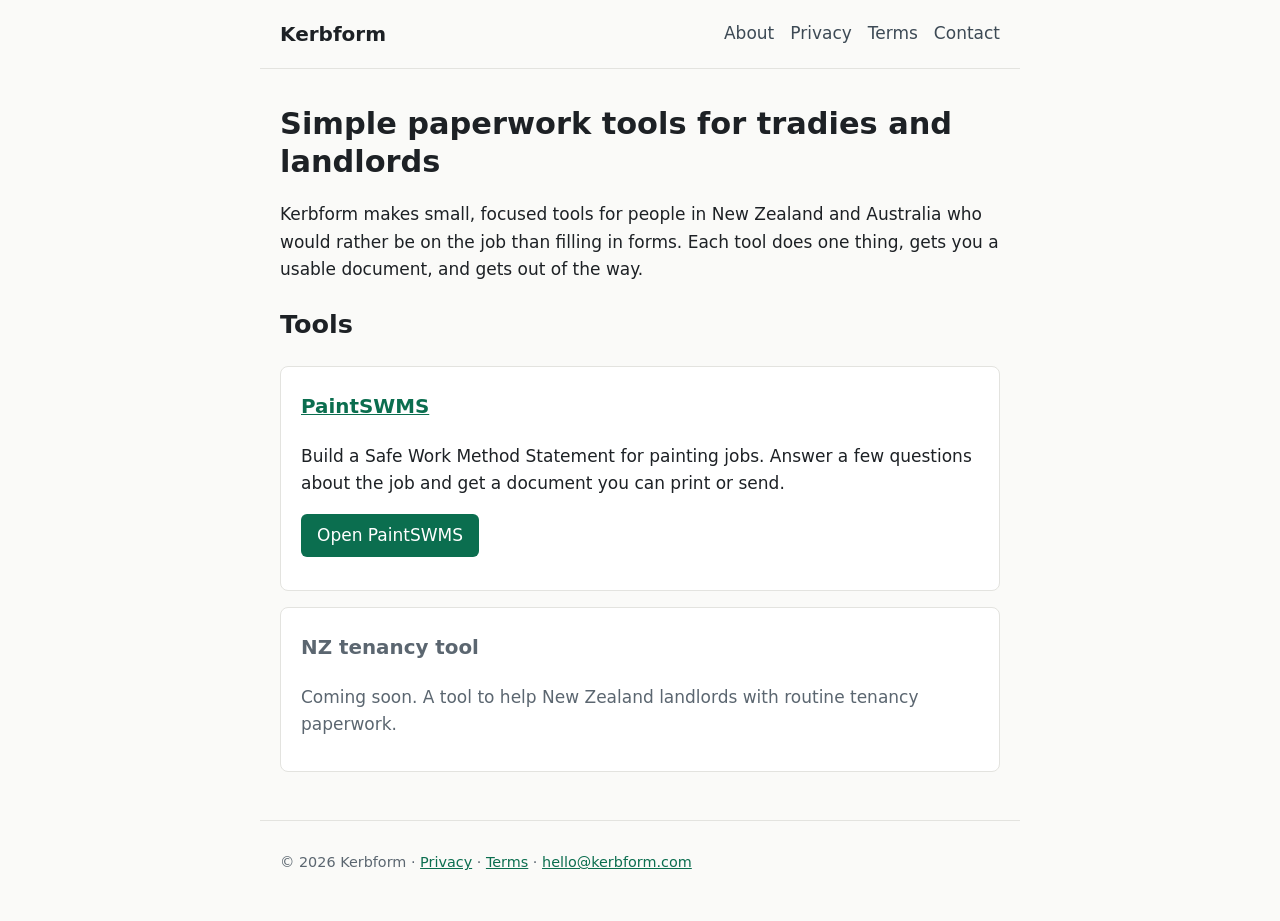
==== index.html @ 6fb5da53 "Kerbform home site" ====
<!doctype html><html lang="en"><head><meta charset="utf-8"><meta name="viewport" content="width=device-width,initial-scale=1"><title>Kerbform - paperwork tools for tradies and landlords</title><meta name="description" content="Simple paperwork tools for tradies and landlords in New Zealand and Australia."><link rel="stylesheet" href="/style.css"></head><body><header><a class="brand" href="/">Kerbform</a><nav><a href="/about.html">About</a><a href="/privacy.html">Privacy</a><a href="/terms.html">Terms</a><a href="/contact.html">Contact</a></nav></header><main>
<h1>Simple paperwork tools for tradies and landlords</h1><p>Kerbform makes small, focused tools for people in New Zealand and Australia who would rather be on the job than filling in forms. Each tool does one thing, gets you a usable document, and gets out of the way.</p>
<h2>Tools</h2>
<div class="card"><h3><a href="https://paintswms.kerbform.com">PaintSWMS</a></h3><p>Build a Safe Work Method Statement for painting jobs. Answer a few questions about the job and get a document you can print or send.</p><p><a class="btn" href="https://paintswms.kerbform.com">Open PaintSWMS</a></p></div>
<div class="card muted"><h3>NZ tenancy tool</h3><p>Coming soon. A tool to help New Zealand landlords with routine tenancy paperwork.</p></div>
</main><footer><p>&copy; 2026 Kerbform &middot; <a href="/privacy.html">Privacy</a> &middot; <a href="/terms.html">Terms</a> &middot; <a href="mailto:hello@kerbform.com">hello@kerbform.com</a></p></footer></body></html>
---- style.css ----
*{box-sizing:border-box}body{margin:0;font:17px/1.6 system-ui,-apple-system,Segoe UI,Roboto,sans-serif;color:#1d2125;background:#fafaf8}
header,main,footer{max-width:760px;margin:0 auto;padding:0 20px}header{display:flex;justify-content:space-between;align-items:center;flex-wrap:wrap;padding-top:18px;padding-bottom:18px;border-bottom:1px solid #e3e3df}
.brand{font-weight:700;font-size:1.25rem;color:#1d2125;text-decoration:none}nav a{margin-left:16px;color:#3d4a55;text-decoration:none}nav a:hover{text-decoration:underline}
h1{font-size:1.9rem;line-height:1.25;margin-top:36px}a{color:#0b6e4f}.card{background:#fff;border:1px solid #e3e3df;border-radius:8px;padding:4px 20px 16px;margin:16px 0}.muted{color:#5b6670}
.btn{display:inline-block;background:#0b6e4f;color:#fff;padding:8px 16px;border-radius:6px;text-decoration:none}footer{margin-top:48px;padding-top:16px;padding-bottom:32px;border-top:1px solid #e3e3df;font-size:.9rem;color:#5b6670}
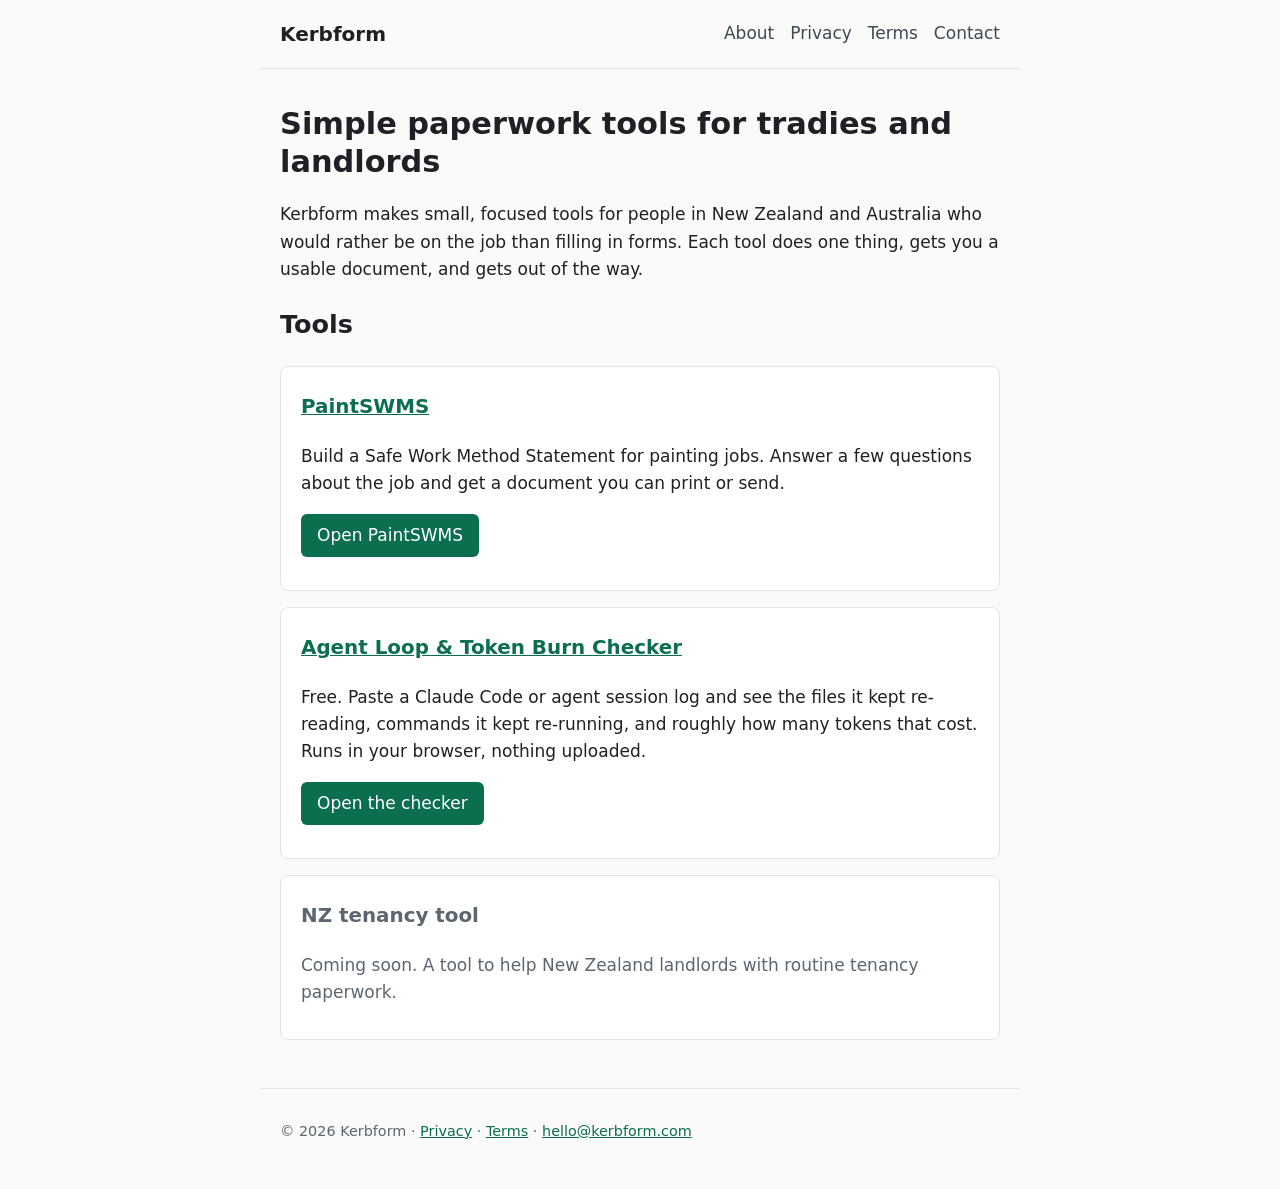
==== commit 534a5a2d: "Add free Agent Loop & Token Burn Checker at /tools/token-burn-checker/ (client-side only) + home lin" ====
--- a/index.html
+++ b/index.html
@@ -2,5 +2,6 @@
 <h1>Simple paperwork tools for tradies and landlords</h1><p>Kerbform makes small, focused tools for people in New Zealand and Australia who would rather be on the job than filling in forms. Each tool does one thing, gets you a usable document, and gets out of the way.</p>
 <h2>Tools</h2>
 <div class="card"><h3><a href="https://paintswms.kerbform.com">PaintSWMS</a></h3><p>Build a Safe Work Method Statement for painting jobs. Answer a few questions about the job and get a document you can print or send.</p><p><a class="btn" href="https://paintswms.kerbform.com">Open PaintSWMS</a></p></div>
+<div class="card"><h3><a href="/tools/token-burn-checker/">Agent Loop &amp; Token Burn Checker</a></h3><p>Free. Paste a Claude Code or agent session log and see the files it kept re-reading, commands it kept re-running, and roughly how many tokens that cost. Runs in your browser, nothing uploaded.</p><p><a class="btn" href="/tools/token-burn-checker/">Open the checker</a></p></div>
 <div class="card muted"><h3>NZ tenancy tool</h3><p>Coming soon. A tool to help New Zealand landlords with routine tenancy paperwork.</p></div>
 </main><footer><p>&copy; 2026 Kerbform &middot; <a href="/privacy.html">Privacy</a> &middot; <a href="/terms.html">Terms</a> &middot; <a href="mailto:hello@kerbform.com">hello@kerbform.com</a></p></footer></body></html>
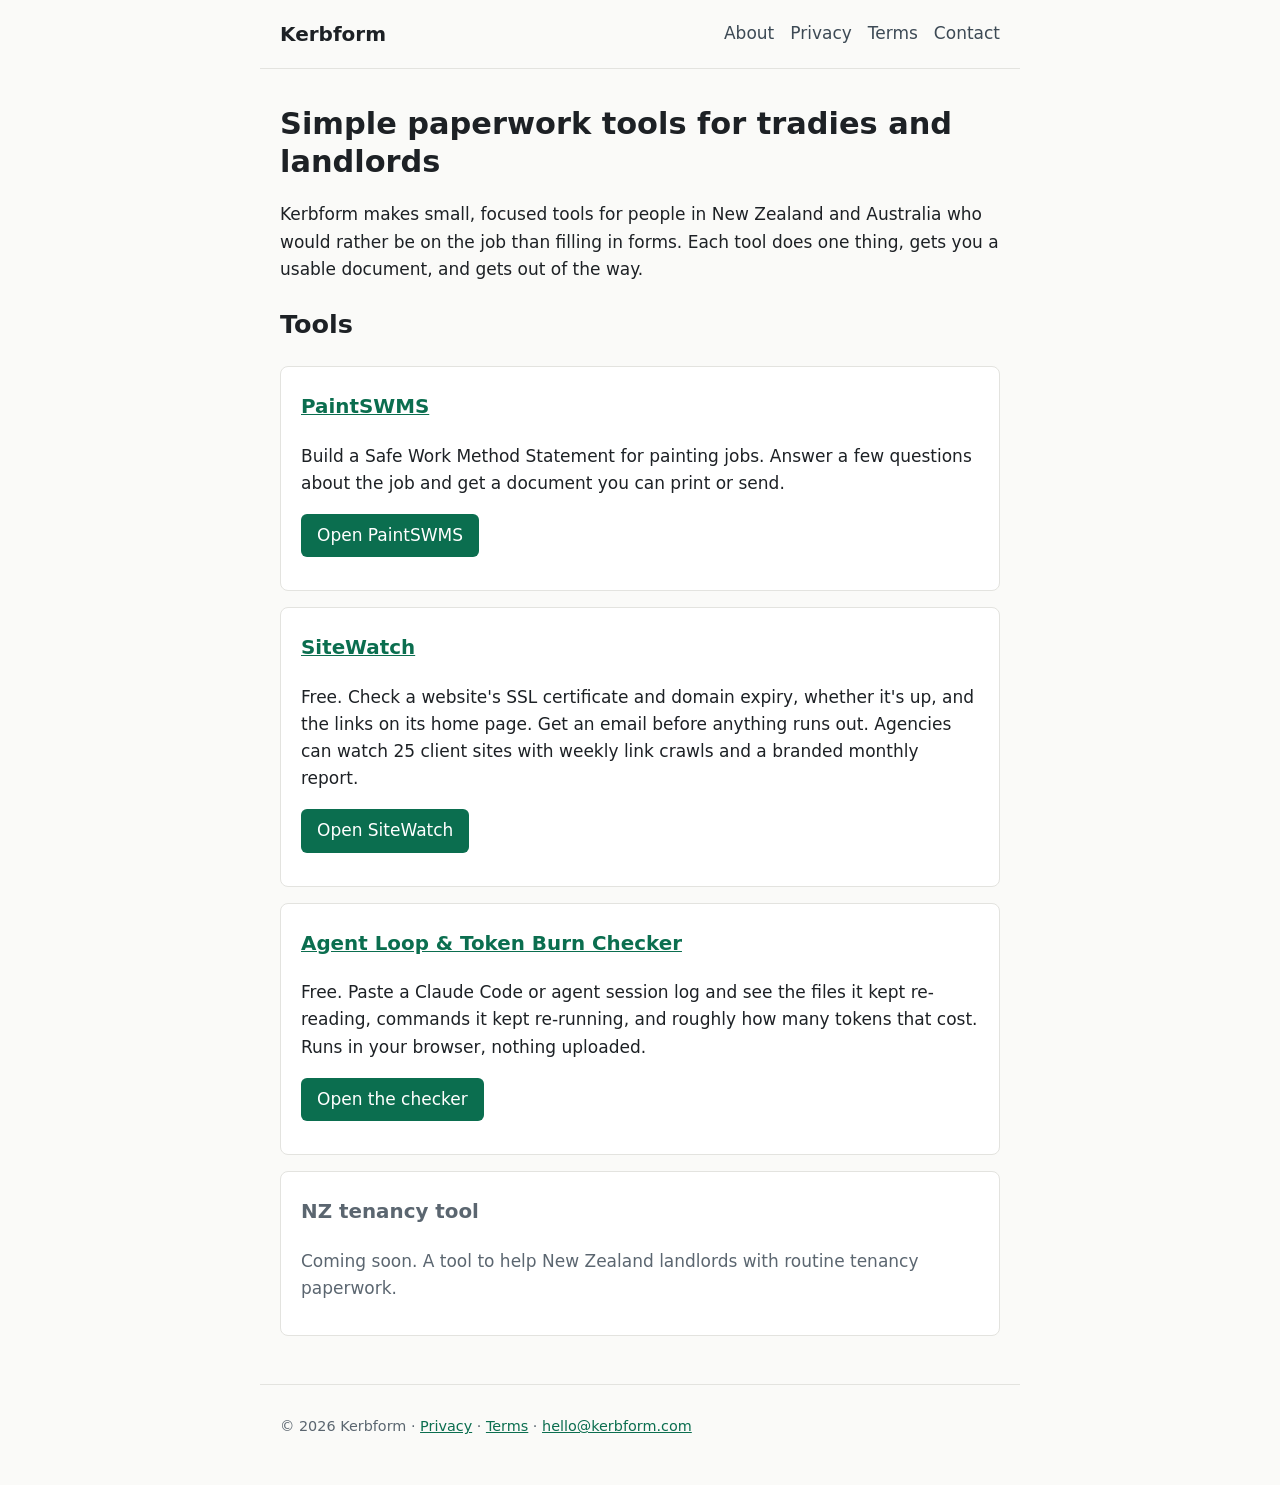
==== commit 4bcf4ea1: "Add SiteWatch to tools; privacy: watched domains, client names/logos, IP" ====
--- a/index.html
+++ b/index.html
@@ -2,6 +2,7 @@
 <h1>Simple paperwork tools for tradies and landlords</h1><p>Kerbform makes small, focused tools for people in New Zealand and Australia who would rather be on the job than filling in forms. Each tool does one thing, gets you a usable document, and gets out of the way.</p>
 <h2>Tools</h2>
 <div class="card"><h3><a href="https://paintswms.kerbform.com">PaintSWMS</a></h3><p>Build a Safe Work Method Statement for painting jobs. Answer a few questions about the job and get a document you can print or send.</p><p><a class="btn" href="https://paintswms.kerbform.com">Open PaintSWMS</a></p></div>
+<div class="card"><h3><a href="https://watch.kerbform.com">SiteWatch</a></h3><p>Free. Check a website's SSL certificate and domain expiry, whether it's up, and the links on its home page. Get an email before anything runs out. Agencies can watch 25 client sites with weekly link crawls and a branded monthly report.</p><p><a class="btn" href="https://watch.kerbform.com">Open SiteWatch</a></p></div>
 <div class="card"><h3><a href="/tools/token-burn-checker/">Agent Loop &amp; Token Burn Checker</a></h3><p>Free. Paste a Claude Code or agent session log and see the files it kept re-reading, commands it kept re-running, and roughly how many tokens that cost. Runs in your browser, nothing uploaded.</p><p><a class="btn" href="/tools/token-burn-checker/">Open the checker</a></p></div>
 <div class="card muted"><h3>NZ tenancy tool</h3><p>Coming soon. A tool to help New Zealand landlords with routine tenancy paperwork.</p></div>
 </main><footer><p>&copy; 2026 Kerbform &middot; <a href="/privacy.html">Privacy</a> &middot; <a href="/terms.html">Terms</a> &middot; <a href="mailto:hello@kerbform.com">hello@kerbform.com</a></p></footer></body></html>
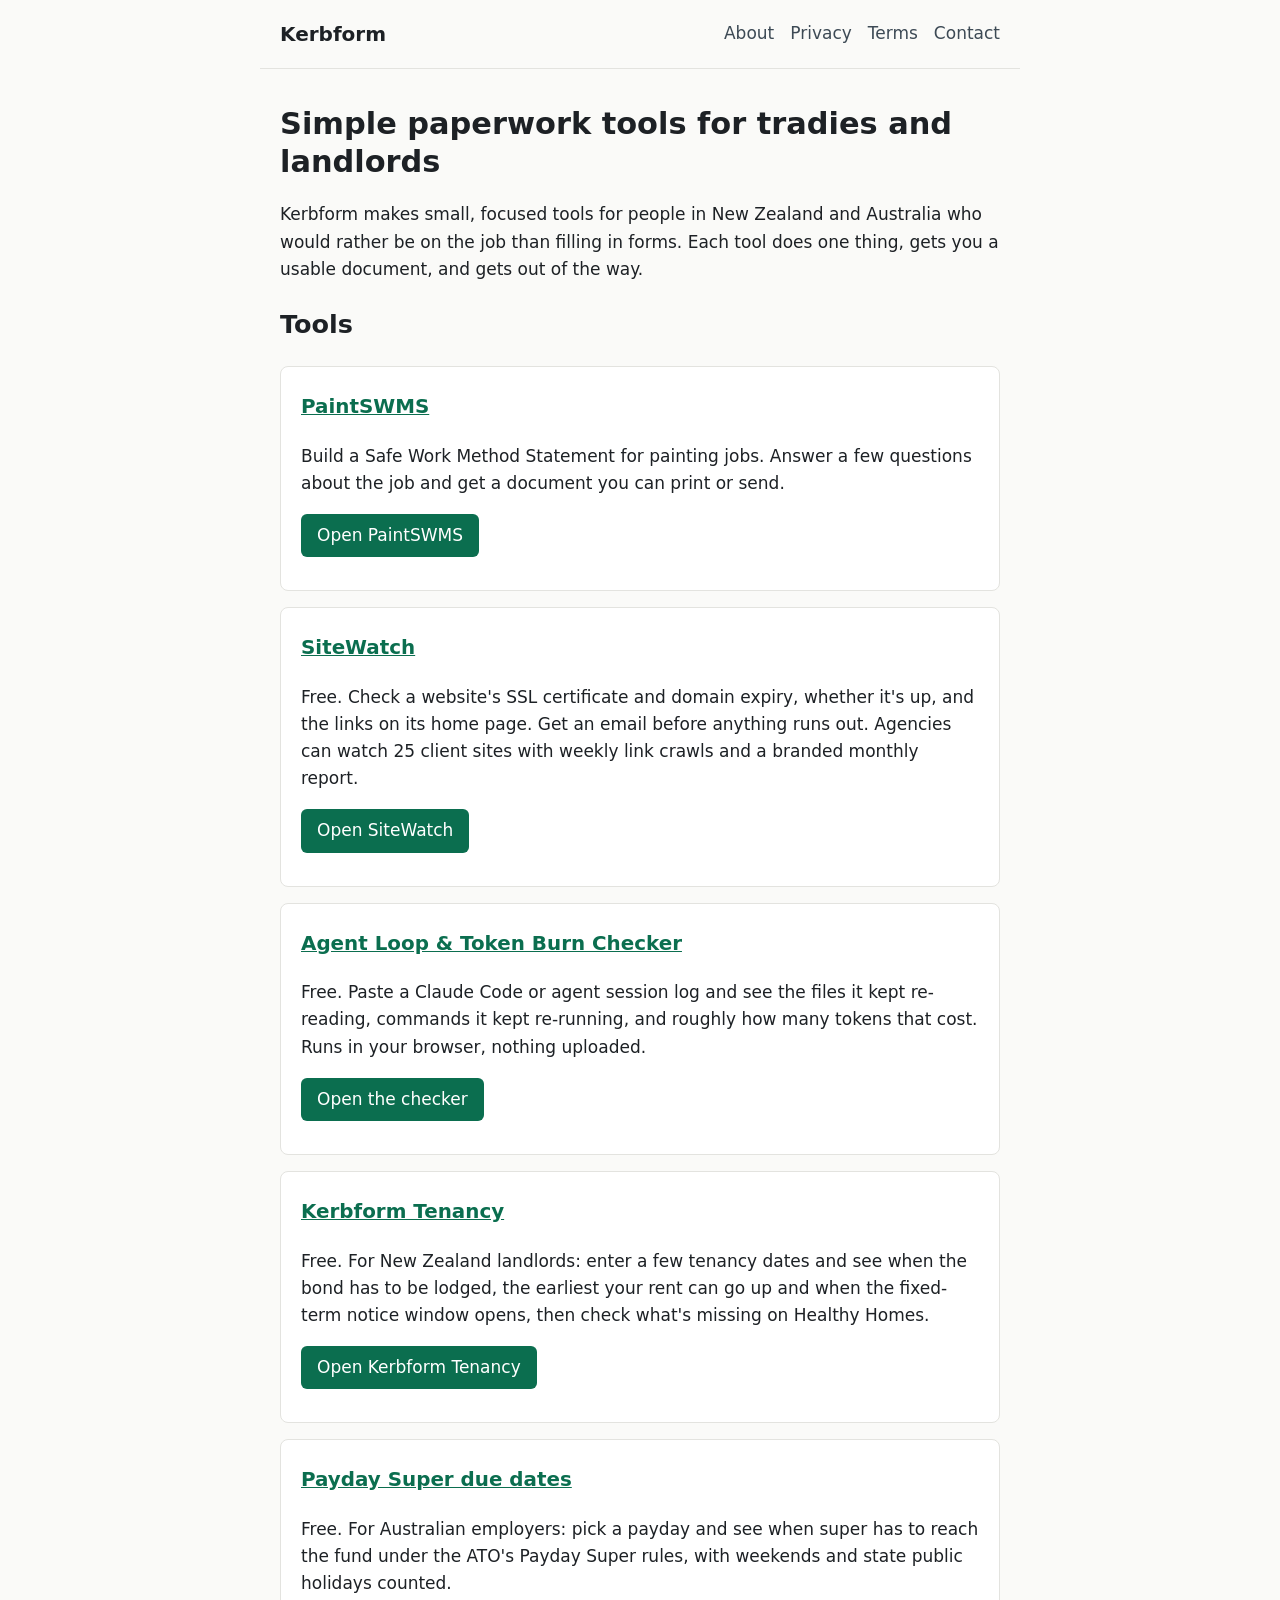
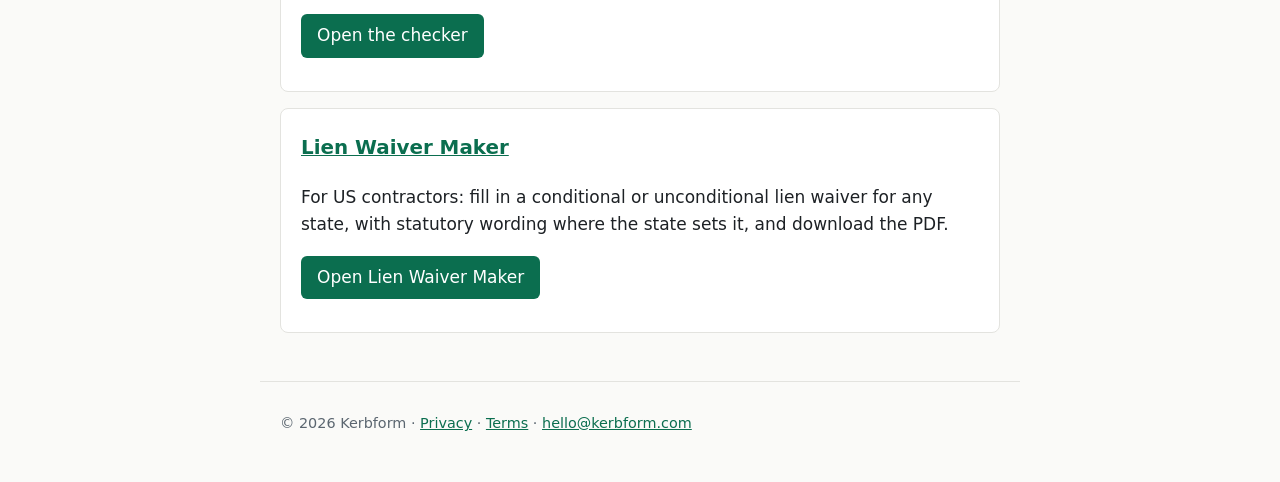
==== commit 82f79aa3: "Tools: Tenancy live, add Payday Super and Lien Waiver Maker; favicon" ====
--- a/index.html
+++ b/index.html
@@ -1,8 +1,10 @@
-<!doctype html><html lang="en"><head><meta charset="utf-8"><meta name="viewport" content="width=device-width,initial-scale=1"><title>Kerbform - paperwork tools for tradies and landlords</title><meta name="description" content="Simple paperwork tools for tradies and landlords in New Zealand and Australia."><link rel="stylesheet" href="/style.css"></head><body><header><a class="brand" href="/">Kerbform</a><nav><a href="/about.html">About</a><a href="/privacy.html">Privacy</a><a href="/terms.html">Terms</a><a href="/contact.html">Contact</a></nav></header><main>
+<!doctype html><html lang="en"><head><meta charset="utf-8"><meta name="viewport" content="width=device-width,initial-scale=1"><title>Kerbform - paperwork tools for tradies and landlords</title><meta name="description" content="Simple paperwork tools for tradies and landlords in New Zealand and Australia."><link rel="stylesheet" href="/style.css"><link rel="icon" href="/favicon.svg" type="image/svg+xml"></head><body><header><a class="brand" href="/">Kerbform</a><nav><a href="/about.html">About</a><a href="/privacy.html">Privacy</a><a href="/terms.html">Terms</a><a href="/contact.html">Contact</a></nav></header><main>
 <h1>Simple paperwork tools for tradies and landlords</h1><p>Kerbform makes small, focused tools for people in New Zealand and Australia who would rather be on the job than filling in forms. Each tool does one thing, gets you a usable document, and gets out of the way.</p>
 <h2>Tools</h2>
 <div class="card"><h3><a href="https://paintswms.kerbform.com">PaintSWMS</a></h3><p>Build a Safe Work Method Statement for painting jobs. Answer a few questions about the job and get a document you can print or send.</p><p><a class="btn" href="https://paintswms.kerbform.com">Open PaintSWMS</a></p></div>
 <div class="card"><h3><a href="https://watch.kerbform.com">SiteWatch</a></h3><p>Free. Check a website's SSL certificate and domain expiry, whether it's up, and the links on its home page. Get an email before anything runs out. Agencies can watch 25 client sites with weekly link crawls and a branded monthly report.</p><p><a class="btn" href="https://watch.kerbform.com">Open SiteWatch</a></p></div>
 <div class="card"><h3><a href="/tools/token-burn-checker/">Agent Loop &amp; Token Burn Checker</a></h3><p>Free. Paste a Claude Code or agent session log and see the files it kept re-reading, commands it kept re-running, and roughly how many tokens that cost. Runs in your browser, nothing uploaded.</p><p><a class="btn" href="/tools/token-burn-checker/">Open the checker</a></p></div>
-<div class="card muted"><h3>NZ tenancy tool</h3><p>Coming soon. A tool to help New Zealand landlords with routine tenancy paperwork.</p></div>
+<div class="card"><h3><a href="https://tenancy.kerbform.com">Kerbform Tenancy</a></h3><p>Free. For New Zealand landlords: enter a few tenancy dates and see when the bond has to be lodged, the earliest your rent can go up and when the fixed-term notice window opens, then check what's missing on Healthy Homes.</p><p><a class="btn" href="https://tenancy.kerbform.com">Open Kerbform Tenancy</a></p></div>
+<div class="card"><h3><a href="https://payday-super.onrender.com">Payday Super due dates</a></h3><p>Free. For Australian employers: pick a payday and see when super has to reach the fund under the ATO's Payday Super rules, with weekends and state public holidays counted.</p><p><a class="btn" href="https://payday-super.onrender.com">Open the checker</a></p></div>
+<div class="card"><h3><a href="https://lien-waiver-maker.onrender.com">Lien Waiver Maker</a></h3><p>For US contractors: fill in a conditional or unconditional lien waiver for any state, with statutory wording where the state sets it, and download the PDF.</p><p><a class="btn" href="https://lien-waiver-maker.onrender.com">Open Lien Waiver Maker</a></p></div>
 </main><footer><p>&copy; 2026 Kerbform &middot; <a href="/privacy.html">Privacy</a> &middot; <a href="/terms.html">Terms</a> &middot; <a href="mailto:hello@kerbform.com">hello@kerbform.com</a></p></footer></body></html>
